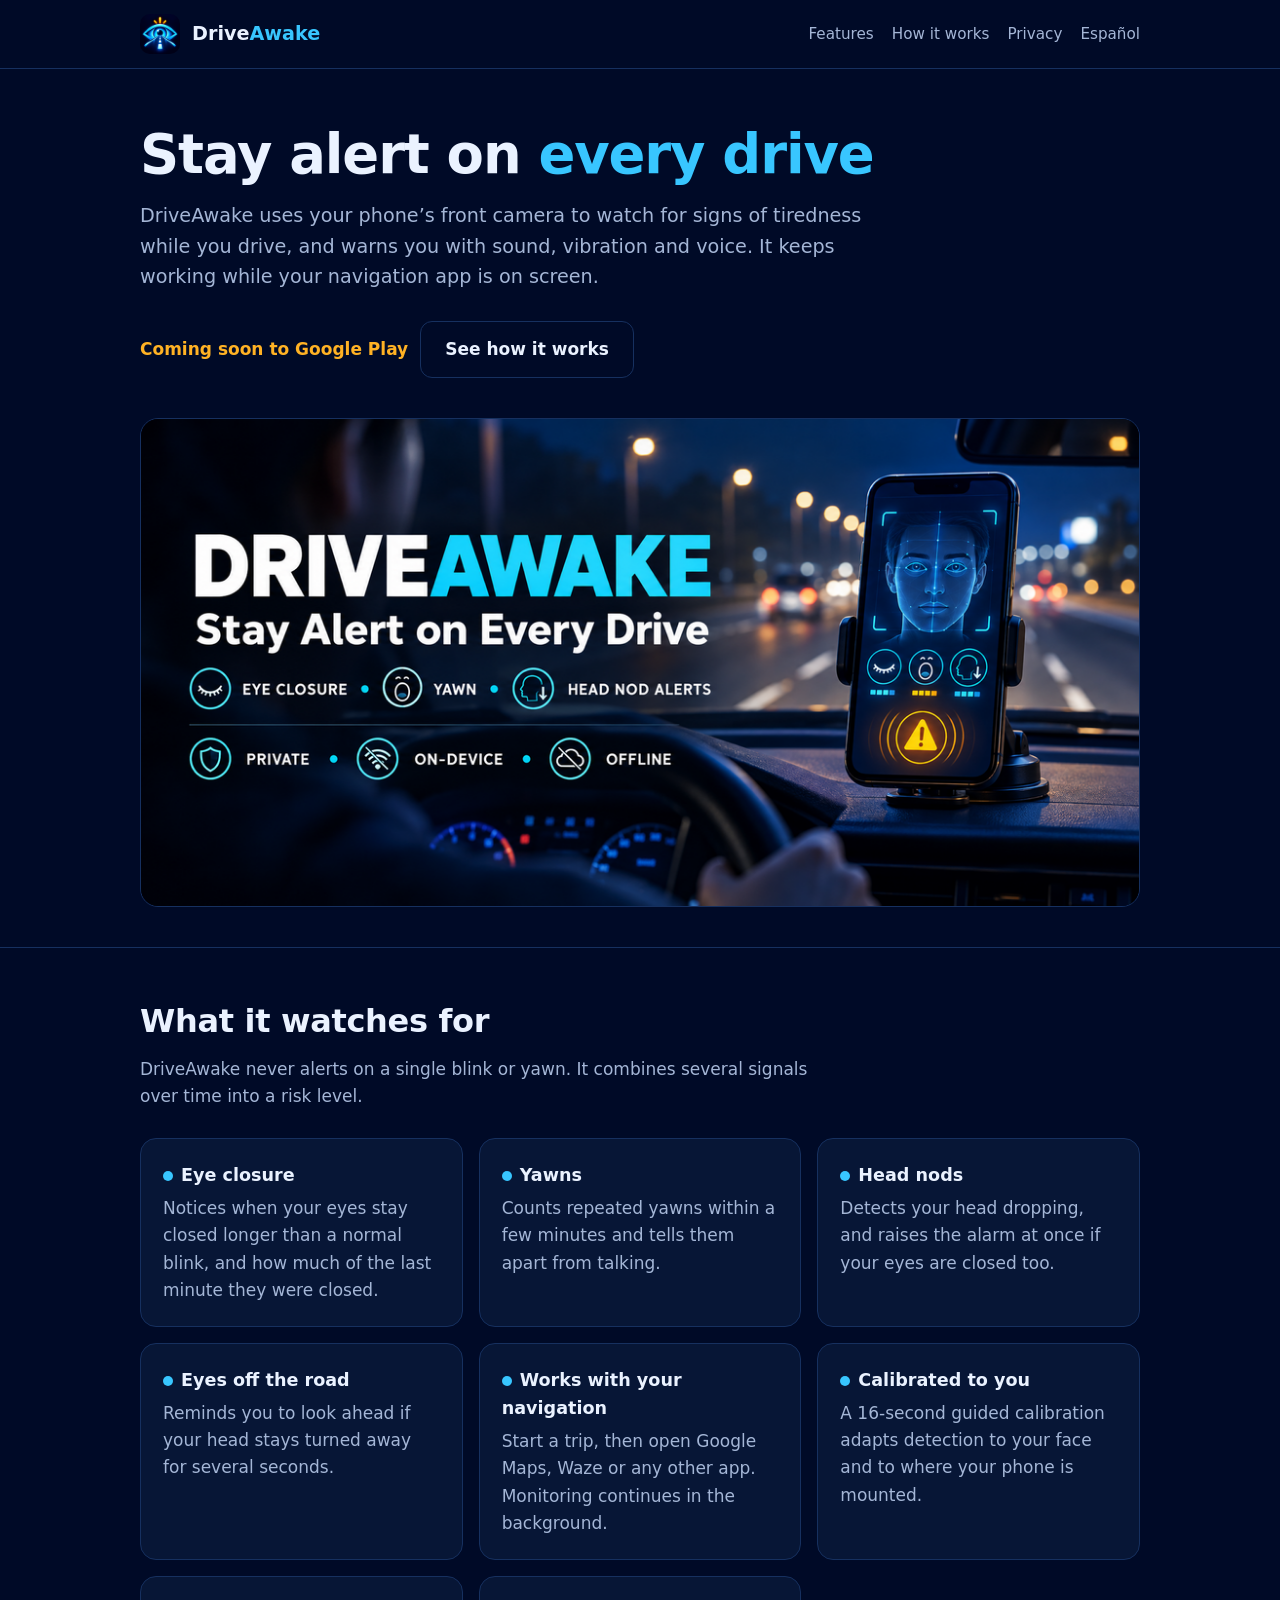
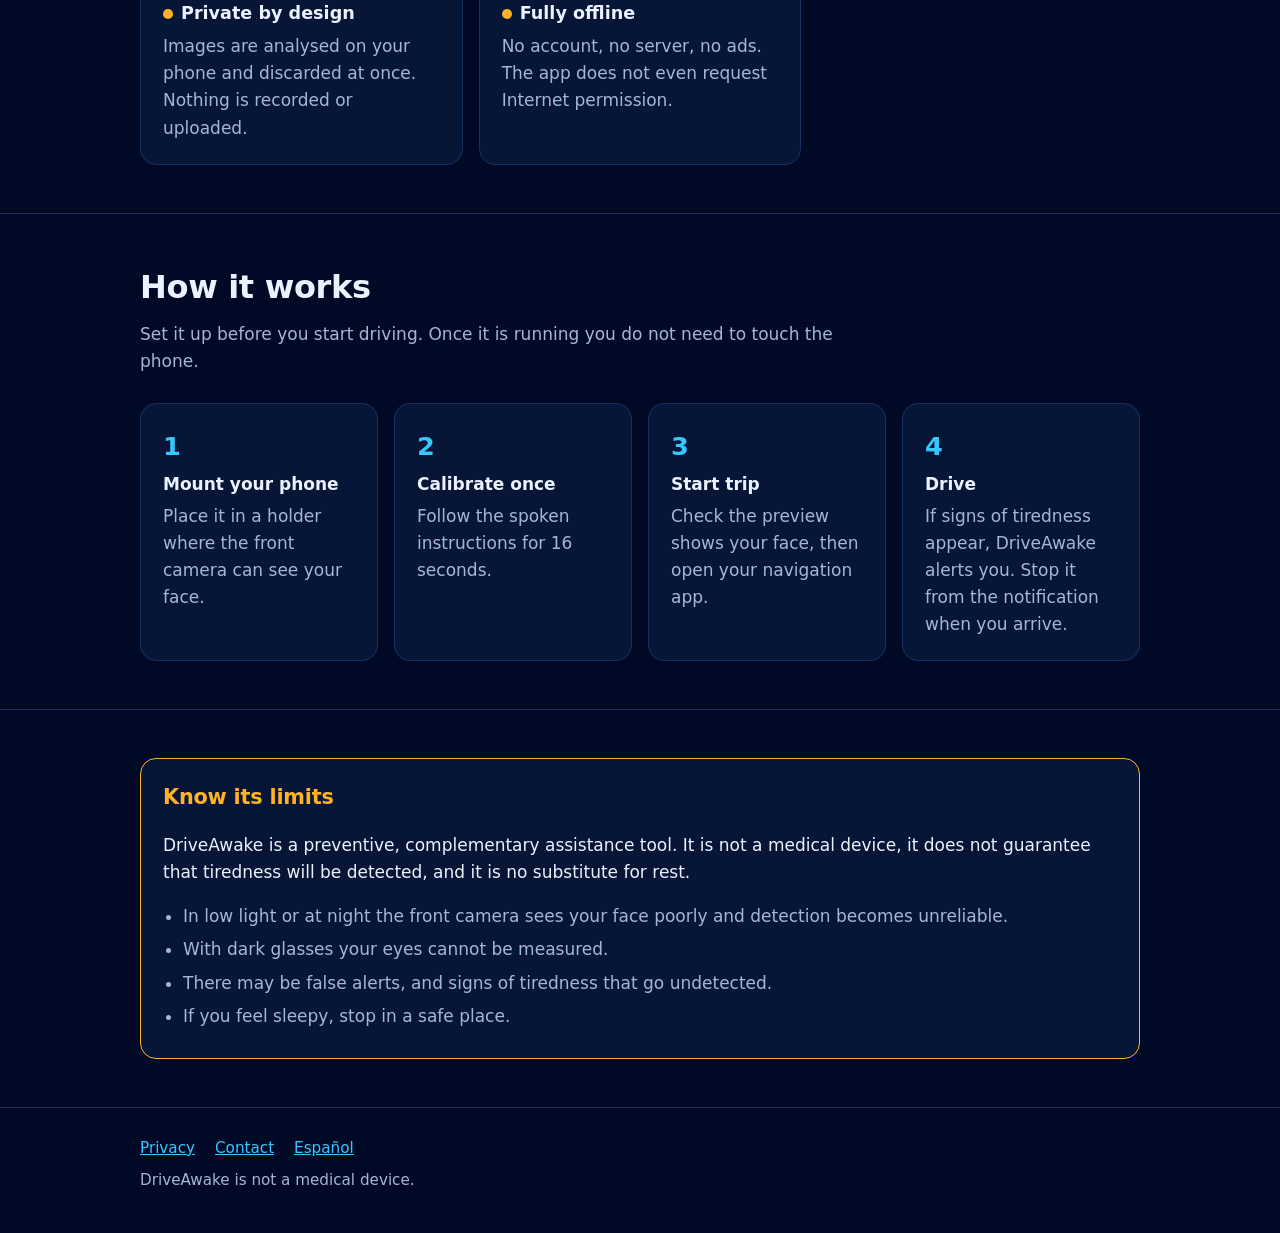
==== index.html @ 1134d636 "Landing y política de privacidad de DriveAwake Páginas estáticas en español e inglés para GitHub Pag" ====
<!doctype html>
<html lang="en">
<head>
<meta charset="utf-8">
<meta name="viewport" content="width=device-width, initial-scale=1">
<title>DriveAwake — Stay alert on every drive</title>
<meta name="description" content="DriveAwake watches for signs of tiredness with your phone’s front camera and alerts you while you drive. Private, on-device and offline.">
<meta name="theme-color" content="#000a27">
<link rel="canonical" href="https://franbenaglia.github.io/driveAwakeLanding/">
<link rel="alternate" hreflang="es" href="https://franbenaglia.github.io/driveAwakeLanding/es.html">
<link rel="icon" type="image/png" href="favicon.png">
<link rel="apple-touch-icon" href="icon-192.png">
<meta property="og:type" content="website">
<meta property="og:title" content="DriveAwake — Stay alert on every drive">
<meta property="og:description" content="DriveAwake watches for signs of tiredness with your phone’s front camera and alerts you while you drive. Private, on-device and offline.">
<meta property="og:image" content="https://franbenaglia.github.io/driveAwakeLanding/DriveAwake-Google-Play-Feature-Graphic-1024x500.png">
<meta name="twitter:card" content="summary_large_image">
<script>
// Español si el navegador está en español; inglés en cualquier otro caso.
// Solo en la primera visita, para que el enlace de idioma siga funcionando.
try {
  if (!sessionStorage.getItem('lang') && navigator.language.toLowerCase().startsWith('es')) {
    sessionStorage.setItem('lang', 'es');
    location.replace('es.html');
  }
} catch (e) {}
</script>
<link rel="stylesheet" href="styles.css">
</head>
<body>
<header class="site-header">
  <div class="wrap">
    <a class="brand" href="index.html"><img src="icon-192.png" alt="" width="40" height="40"><span>Drive<span>Awake</span></span></a>
    <nav><a href="#features" class="hide-small">Features</a><a href="#how" class="hide-small">How it works</a><a href="privacy.html">Privacy</a><a href="es.html" lang="es">Español</a></nav>
  </div>
</header>
<main>
  <div class="hero">
    <div class="wrap">
      <h1>Stay alert on <em>every drive</em></h1>
      <p class="lead">DriveAwake uses your phone’s front camera to watch for signs of tiredness while you drive, and warns you with sound, vibration and voice. It keeps working while your navigation app is on screen.</p>
      <div class="actions">
        <span class="soon">Coming soon to Google Play</span>
        <a class="button ghost" href="#how">See how it works</a>
      </div>
      <img src="DriveAwake-Google-Play-Feature-Graphic-1024x500.png" width="1024" height="500" alt="DriveAwake running on a phone mounted on a car dashboard at night">
    </div>
  </div>

  <section id="features">
    <div class="wrap">
      <h2>What it watches for</h2>
      <p class="intro">DriveAwake never alerts on a single blink or yawn. It combines several signals over time into a risk level.</p>
      <div class="grid"><div class="card"><h3><span class="mark"></span>Eye closure</h3><p>Notices when your eyes stay closed longer than a normal blink, and how much of the last minute they were closed.</p></div><div class="card"><h3><span class="mark"></span>Yawns</h3><p>Counts repeated yawns within a few minutes and tells them apart from talking.</p></div><div class="card"><h3><span class="mark"></span>Head nods</h3><p>Detects your head dropping, and raises the alarm at once if your eyes are closed too.</p></div><div class="card"><h3><span class="mark"></span>Eyes off the road</h3><p>Reminds you to look ahead if your head stays turned away for several seconds.</p></div><div class="card"><h3><span class="mark"></span>Works with your navigation</h3><p>Start a trip, then open Google Maps, Waze or any other app. Monitoring continues in the background.</p></div><div class="card"><h3><span class="mark"></span>Calibrated to you</h3><p>A 16-second guided calibration adapts detection to your face and to where your phone is mounted.</p></div><div class="card private"><h3><span class="mark"></span>Private by design</h3><p>Images are analysed on your phone and discarded at once. Nothing is recorded or uploaded.</p></div><div class="card private"><h3><span class="mark"></span>Fully offline</h3><p>No account, no server, no ads. The app does not even request Internet permission.</p></div></div>
    </div>
  </section>

  <section id="how">
    <div class="wrap">
      <h2>How it works</h2>
      <p class="intro">Set it up before you start driving. Once it is running you do not need to touch the phone.</p>
      <ol class="steps"><li><strong>Mount your phone</strong>Place it in a holder where the front camera can see your face.</li><li><strong>Calibrate once</strong>Follow the spoken instructions for 16 seconds.</li><li><strong>Start trip</strong>Check the preview shows your face, then open your navigation app.</li><li><strong>Drive</strong>If signs of tiredness appear, DriveAwake alerts you. Stop it from the notification when you arrive.</li></ol>
    </div>
  </section>

  <section id="safety">
    <div class="wrap">
      <div class="notice">
        <h2>Know its limits</h2>
        <p>DriveAwake is a preventive, complementary assistance tool. It is not a medical device, it does not guarantee that tiredness will be detected, and it is no substitute for rest.</p>
        <ul><li>In low light or at night the front camera sees your face poorly and detection becomes unreliable.</li><li>With dark glasses your eyes cannot be measured.</li><li>There may be false alerts, and signs of tiredness that go undetected.</li><li>If you feel sleepy, stop in a safe place.</li></ul>
      </div>
    </div>
  </section>
</main>
<footer>
  <div class="wrap">
    <a href="privacy.html">Privacy</a>
    <a href="https://github.com/franbenaglia/driveAwakeLanding/issues">Contact</a>
    <a href="es.html" lang="es">Español</a>
    <p>DriveAwake is not a medical device.</p>
  </div>
</footer>
</body>
</html>
---- styles.css ----
:root {
  --bg: #000a27;
  --bg-raised: #071636;
  --line: #16305f;
  --text: #eaf2ff;
  --muted: #a4b6d6;
  --cyan: #38c6ff;
  --amber: #ffb224;
  --max: 1040px;
}

* { box-sizing: border-box; }

html { scroll-behavior: smooth; }

body {
  margin: 0;
  background: var(--bg);
  color: var(--text);
  font: 17px/1.6 system-ui, -apple-system, "Segoe UI", Roboto, "Helvetica Neue", Arial, sans-serif;
  -webkit-font-smoothing: antialiased;
}

a { color: var(--cyan); }
a:focus-visible, .button:focus-visible { outline: 3px solid var(--amber); outline-offset: 3px; }

.wrap { max-width: var(--max); margin: 0 auto; padding: 0 20px; }

/* Cabecera */
.site-header { border-bottom: 1px solid var(--line); }
.site-header .wrap { display: flex; align-items: center; gap: 12px; min-height: 68px; }
.brand { display: flex; align-items: center; gap: 12px; color: var(--text); text-decoration: none; font-weight: 700; font-size: 1.2rem; margin-right: auto; }
.brand img { width: 40px; height: 40px; border-radius: 10px; }
.brand span span { color: var(--cyan); }
.site-header nav { display: flex; gap: 18px; font-size: 0.95rem; }
.site-header nav a { color: var(--muted); text-decoration: none; }
.site-header nav a:hover { color: var(--text); }

/* Portada */
.hero { padding: 56px 0 40px; }
.hero h1 { font-size: clamp(2.1rem, 6vw, 3.4rem); line-height: 1.1; margin: 0 0 16px; letter-spacing: -0.02em; text-wrap: balance; }
.hero h1 em { font-style: normal; color: var(--cyan); }
.hero p.lead { font-size: 1.2rem; color: var(--muted); max-width: 60ch; margin: 0 0 28px; }
.hero img { display: block; width: 100%; height: auto; border-radius: 18px; border: 1px solid var(--line); margin-top: 40px; }
.actions { display: flex; flex-wrap: wrap; gap: 12px; align-items: center; }
.button { display: inline-block; padding: 14px 24px; border-radius: 12px; font-weight: 700; text-decoration: none; }
.button.primary { background: var(--cyan); color: #00122e; }
.button.ghost { border: 1px solid var(--line); color: var(--text); }
.soon { color: var(--amber); font-weight: 600; }

/* Secciones */
section { padding: 48px 0; border-top: 1px solid var(--line); }
section h2 { font-size: clamp(1.5rem, 4vw, 2rem); margin: 0 0 8px; letter-spacing: -0.01em; }
section > .wrap > p.intro { color: var(--muted); max-width: 65ch; margin: 0 0 28px; }

.grid { display: grid; gap: 16px; grid-template-columns: repeat(auto-fit, minmax(260px, 1fr)); }
.card { background: var(--bg-raised); border: 1px solid var(--line); border-radius: 16px; padding: 22px; }
.card h3 { margin: 0 0 6px; font-size: 1.1rem; }
.card p { margin: 0; color: var(--muted); }
.card .mark { display: inline-block; width: 10px; height: 10px; border-radius: 50%; background: var(--cyan); margin-right: 8px; }
.card.private .mark { background: var(--amber); }

ol.steps { counter-reset: step; list-style: none; padding: 0; margin: 0; display: grid; gap: 16px; grid-template-columns: repeat(auto-fit, minmax(220px, 1fr)); }
ol.steps li { counter-increment: step; background: var(--bg-raised); border: 1px solid var(--line); border-radius: 16px; padding: 22px; color: var(--muted); }
ol.steps li::before { content: counter(step); display: block; font-size: 1.6rem; font-weight: 800; color: var(--cyan); margin-bottom: 4px; }
ol.steps li strong { display: block; color: var(--text); margin-bottom: 4px; }

.notice { background: var(--bg-raised); border: 1px solid var(--amber); border-radius: 16px; padding: 22px; }
.notice h2 { color: var(--amber); font-size: 1.3rem; }
.notice ul { margin: 12px 0 0; padding-left: 20px; color: var(--muted); }
.notice li { margin-bottom: 6px; }

/* Documento (privacidad) */
.doc { max-width: 72ch; padding: 40px 20px 64px; margin: 0 auto; }
.doc h1 { font-size: clamp(1.8rem, 5vw, 2.4rem); line-height: 1.2; margin: 0 0 4px; }
.doc .updated { color: var(--muted); margin: 0 0 28px; }
.doc h2 { font-size: 1.25rem; margin: 32px 0 8px; color: var(--cyan); }
.doc ul { padding-left: 20px; }
.doc li { margin-bottom: 6px; }

footer { border-top: 1px solid var(--line); padding: 28px 0 40px; color: var(--muted); font-size: 0.95rem; }
footer .wrap { display: flex; flex-wrap: wrap; gap: 8px 20px; }
footer p { margin: 0; flex: 1 1 100%; }

@media (max-width: 560px) {
  .site-header nav a.hide-small { display: none; }
  .hero { padding-top: 36px; }
}
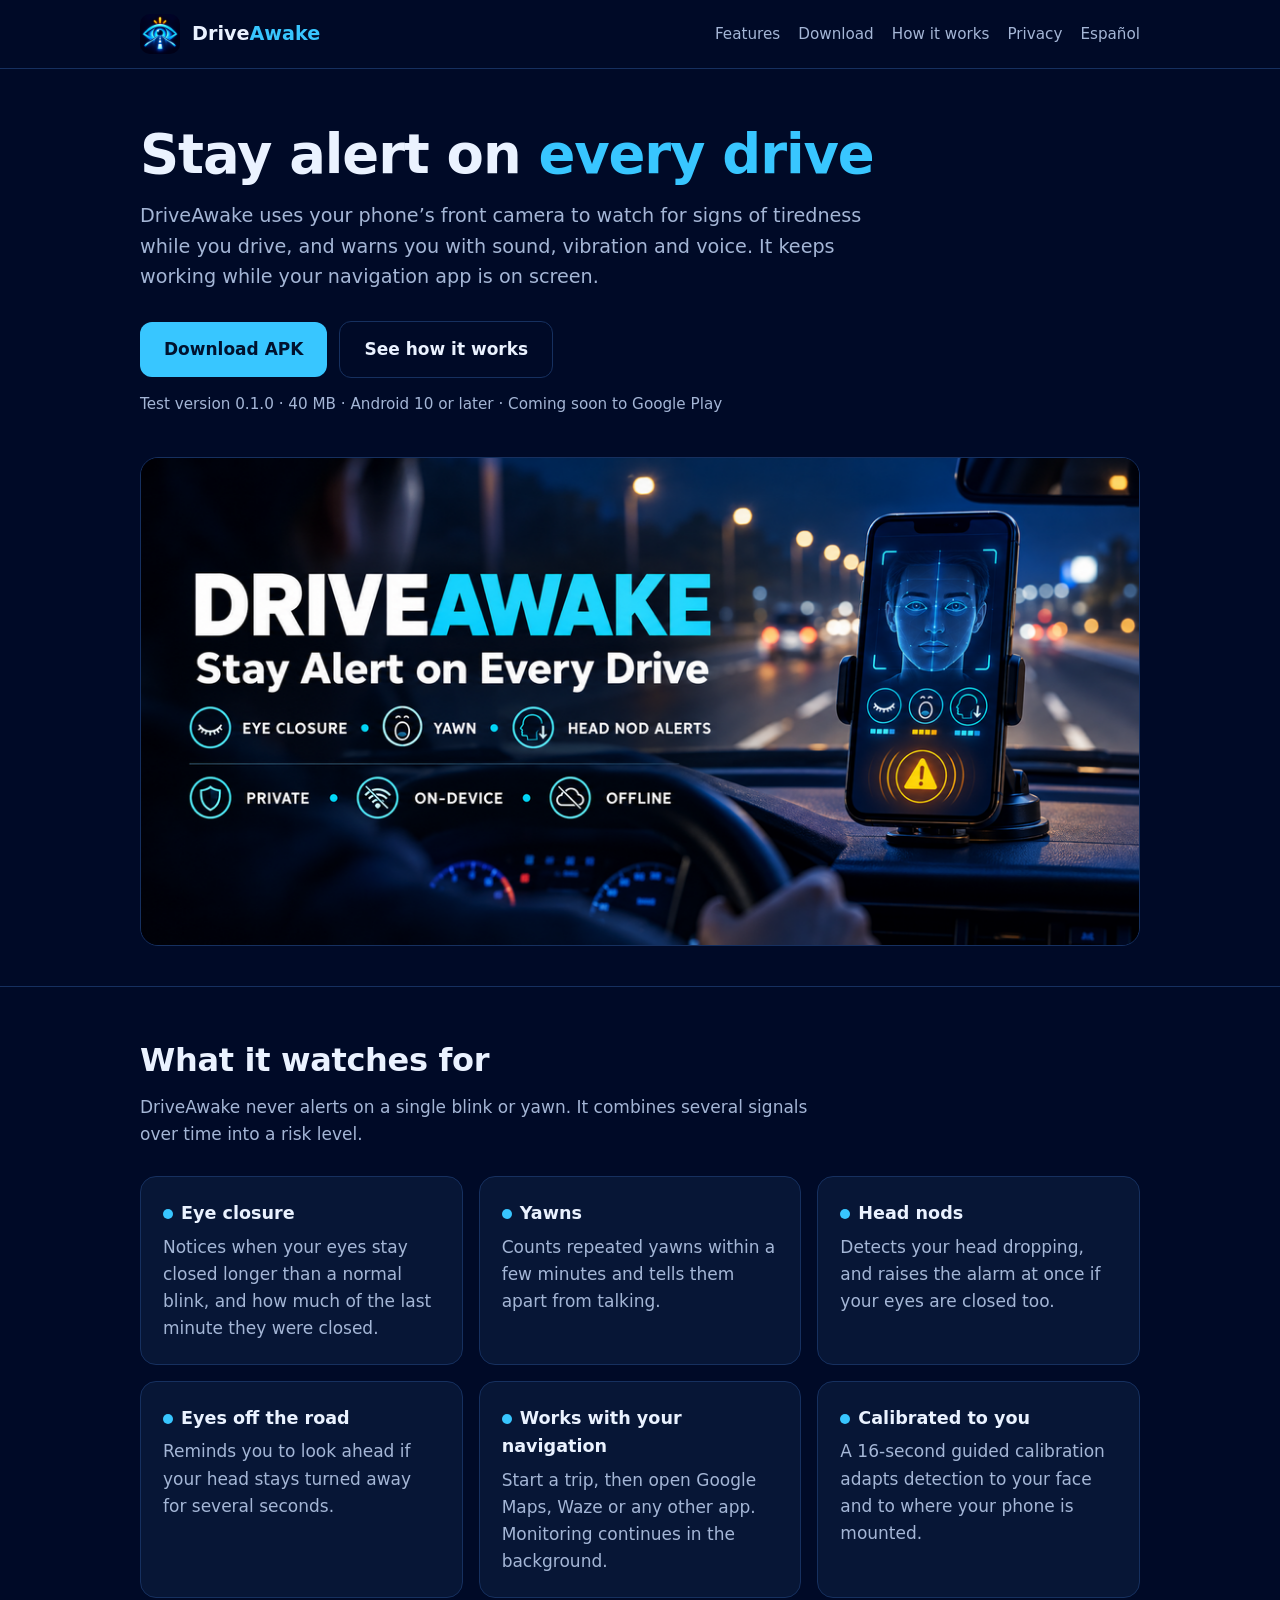
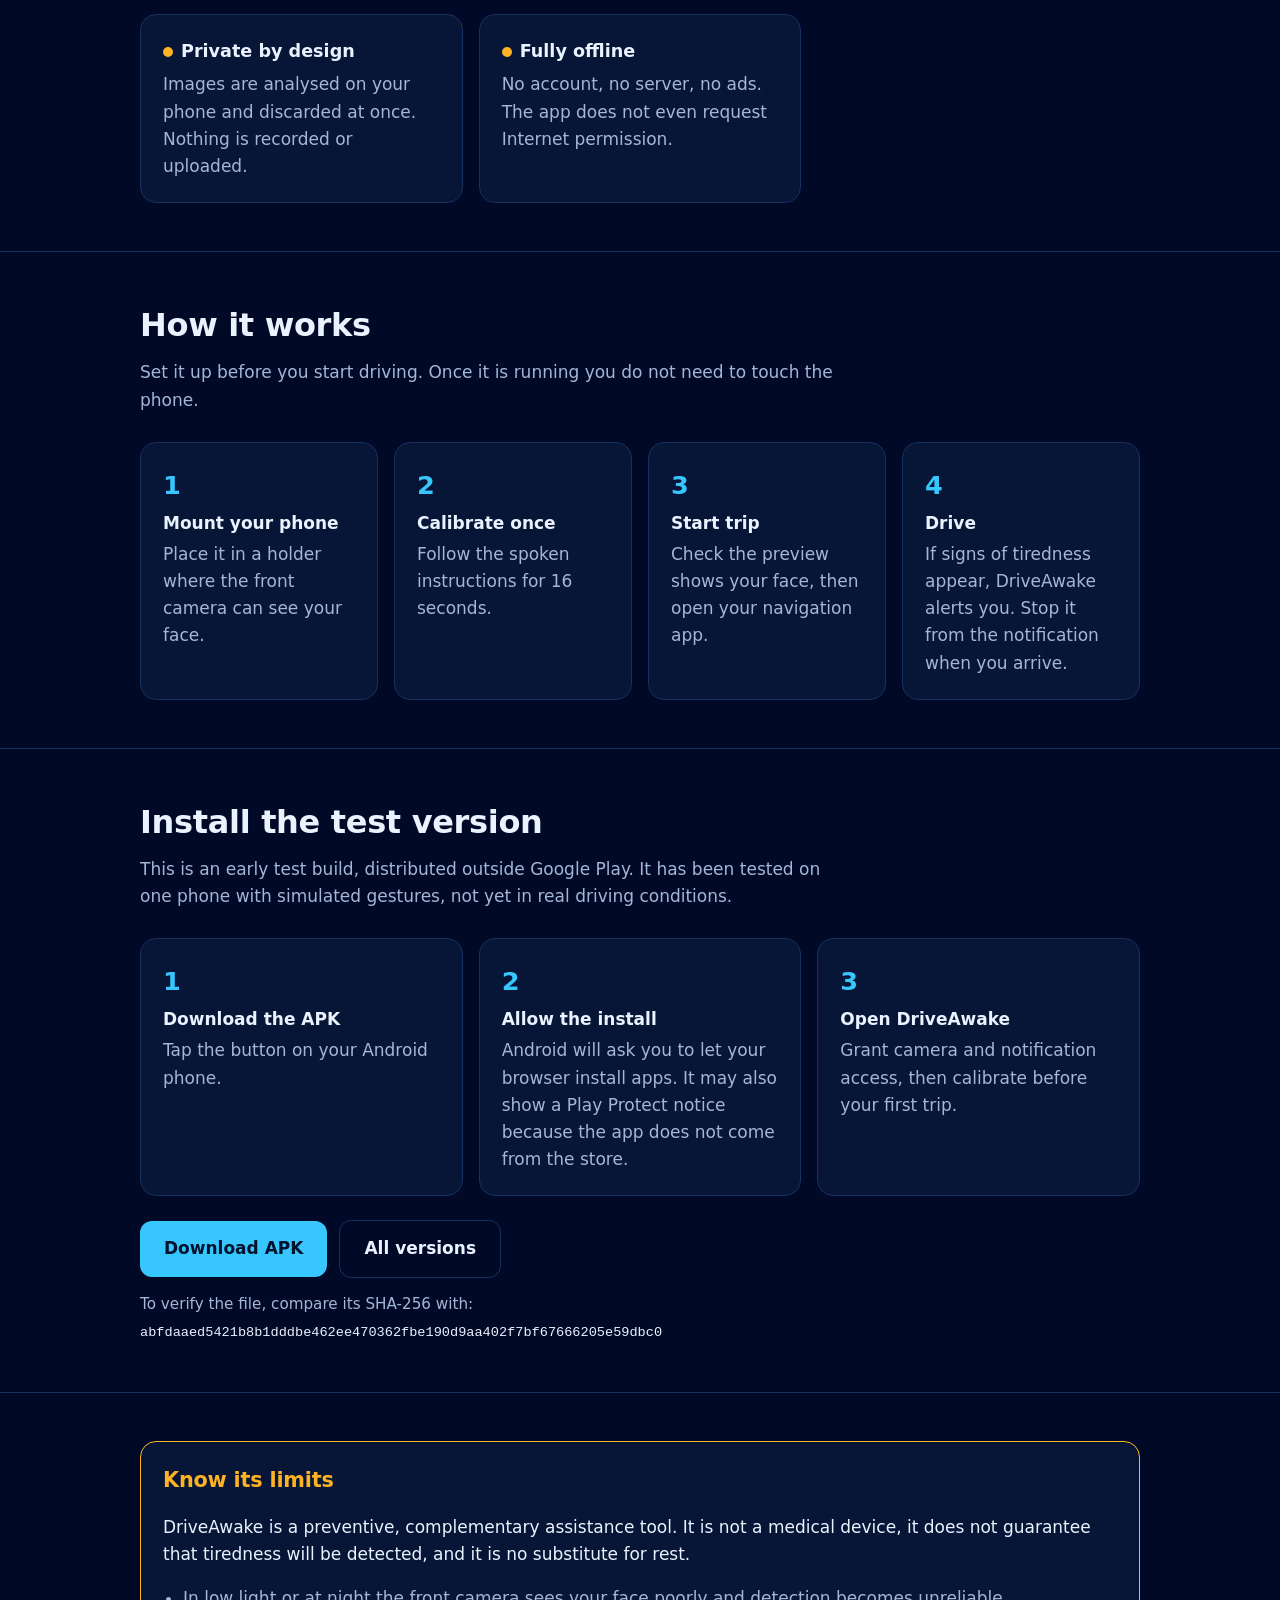
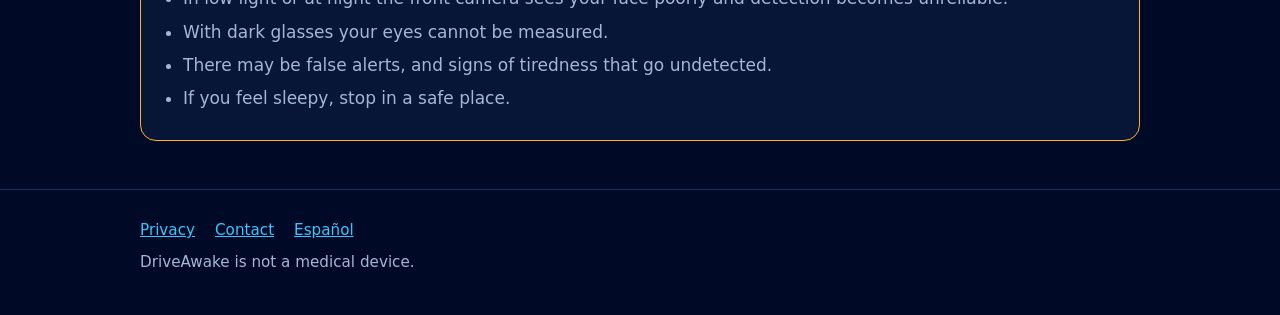
==== commit e23b2de5: "Botón de descarga de la versión de prueba 0.1.0 El APK se sirve desde el release v0.1.0 de este repo" ====
--- a/index.html
+++ b/index.html
@@ -6,14 +6,14 @@
 <title>DriveAwake — Stay alert on every drive</title>
 <meta name="description" content="DriveAwake watches for signs of tiredness with your phone’s front camera and alerts you while you drive. Private, on-device and offline.">
 <meta name="theme-color" content="#000a27">
-<link rel="canonical" href="https://franbenaglia.github.io/driveAwakeLanding/">
-<link rel="alternate" hreflang="es" href="https://franbenaglia.github.io/driveAwakeLanding/es.html">
+<link rel="canonical" href="https://driveawake.fab-apps.com/">
+<link rel="alternate" hreflang="es" href="https://driveawake.fab-apps.com/es.html">
 <link rel="icon" type="image/png" href="favicon.png">
 <link rel="apple-touch-icon" href="icon-192.png">
 <meta property="og:type" content="website">
 <meta property="og:title" content="DriveAwake — Stay alert on every drive">
 <meta property="og:description" content="DriveAwake watches for signs of tiredness with your phone’s front camera and alerts you while you drive. Private, on-device and offline.">
-<meta property="og:image" content="https://franbenaglia.github.io/driveAwakeLanding/DriveAwake-Google-Play-Feature-Graphic-1024x500.png">
+<meta property="og:image" content="https://driveawake.fab-apps.com/DriveAwake-Google-Play-Feature-Graphic-1024x500.png">
 <meta name="twitter:card" content="summary_large_image">
 <script>
 // Español si el navegador está en español; inglés en cualquier otro caso.
@@ -31,7 +31,7 @@
 <header class="site-header">
   <div class="wrap">
     <a class="brand" href="index.html"><img src="icon-192.png" alt="" width="40" height="40"><span>Drive<span>Awake</span></span></a>
-    <nav><a href="#features" class="hide-small">Features</a><a href="#how" class="hide-small">How it works</a><a href="privacy.html">Privacy</a><a href="es.html" lang="es">Español</a></nav>
+    <nav><a href="#features" class="hide-small">Features</a><a href="#download" class="hide-small">Download</a><a href="#how" class="hide-small">How it works</a><a href="privacy.html">Privacy</a><a href="es.html" lang="es">Español</a></nav>
   </div>
 </header>
 <main>
@@ -40,9 +40,10 @@
       <h1>Stay alert on <em>every drive</em></h1>
       <p class="lead">DriveAwake uses your phone’s front camera to watch for signs of tiredness while you drive, and warns you with sound, vibration and voice. It keeps working while your navigation app is on screen.</p>
       <div class="actions">
-        <span class="soon">Coming soon to Google Play</span>
+        <a class="button primary" href="https://github.com/franbenaglia/driveAwakeLanding/releases/download/v0.1.0/DriveAwake.apk">Download APK</a>
         <a class="button ghost" href="#how">See how it works</a>
       </div>
+      <p class="meta">Test version 0.1.0 · 40 MB · Android 10 or later · Coming soon to Google Play</p>
       <img src="DriveAwake-Google-Play-Feature-Graphic-1024x500.png" width="1024" height="500" alt="DriveAwake running on a phone mounted on a car dashboard at night">
     </div>
   </div>
@@ -60,6 +61,16 @@
       <h2>How it works</h2>
       <p class="intro">Set it up before you start driving. Once it is running you do not need to touch the phone.</p>
       <ol class="steps"><li><strong>Mount your phone</strong>Place it in a holder where the front camera can see your face.</li><li><strong>Calibrate once</strong>Follow the spoken instructions for 16 seconds.</li><li><strong>Start trip</strong>Check the preview shows your face, then open your navigation app.</li><li><strong>Drive</strong>If signs of tiredness appear, DriveAwake alerts you. Stop it from the notification when you arrive.</li></ol>
+    </div>
+  </section>
+
+  <section id="download">
+    <div class="wrap">
+      <h2>Install the test version</h2>
+      <p class="intro">This is an early test build, distributed outside Google Play. It has been tested on one phone with simulated gestures, not yet in real driving conditions.</p>
+      <ol class="steps"><li><strong>Download the APK</strong>Tap the button on your Android phone.</li><li><strong>Allow the install</strong>Android will ask you to let your browser install apps. It may also show a Play Protect notice because the app does not come from the store.</li><li><strong>Open DriveAwake</strong>Grant camera and notification access, then calibrate before your first trip.</li></ol>
+      <p class="actions download-actions"><a class="button primary" href="https://github.com/franbenaglia/driveAwakeLanding/releases/download/v0.1.0/DriveAwake.apk">Download APK</a><a class="button ghost" href="https://github.com/franbenaglia/driveAwakeLanding/releases">All versions</a></p>
+      <p class="meta">To verify the file, compare its SHA-256 with:<br><code>abfdaaed5421b8b1dddbe462ee470362fbe190d9aa402f7bf67666205e59dbc0</code></p>
     </div>
   </section>
 
--- a/styles.css
+++ b/styles.css
@@ -86,3 +86,8 @@
   .site-header nav a.hide-small { display: none; }
   .hero { padding-top: 36px; }
 }
+
+/* Descarga */
+.meta { color: var(--muted); font-size: 0.95rem; margin: 14px 0 0; }
+.meta code { display: inline-block; margin-top: 6px; font-size: 0.85rem; color: var(--text); overflow-wrap: anywhere; }
+.download-actions { margin: 24px 0 0; }
